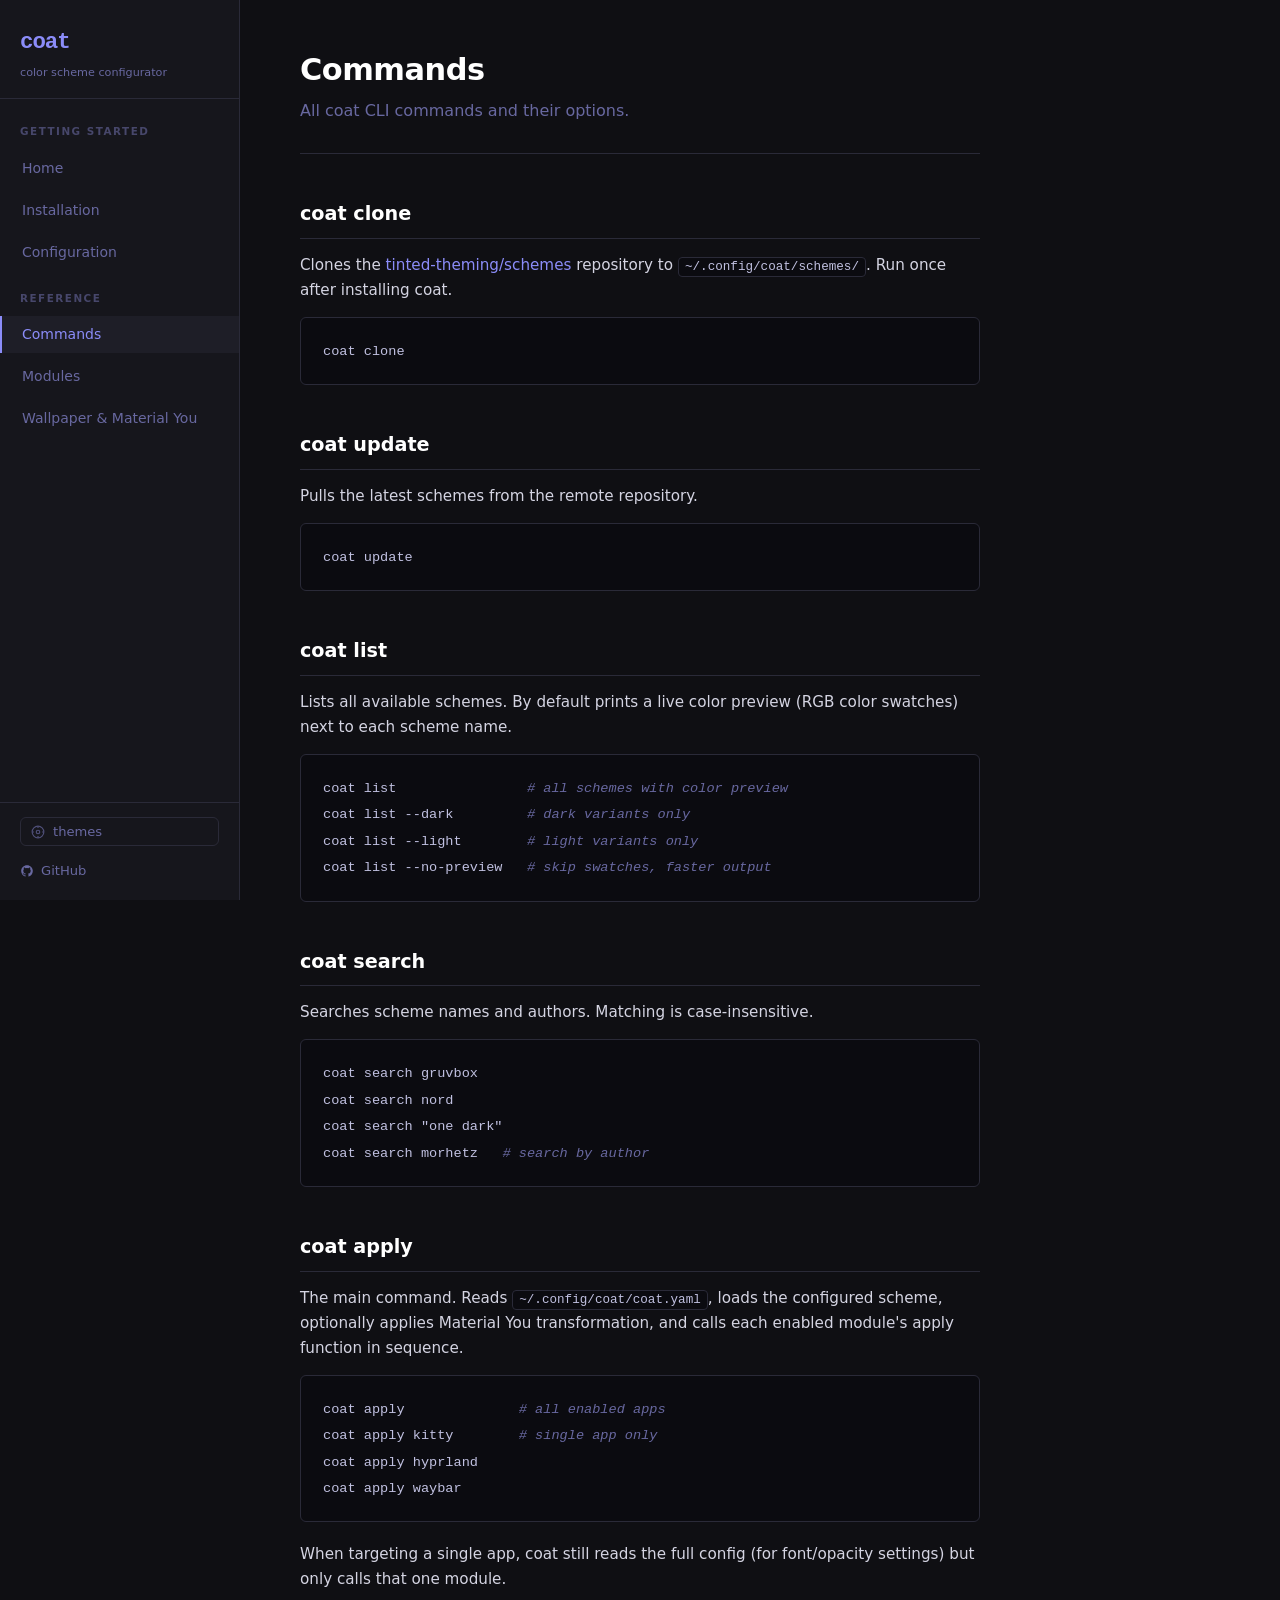
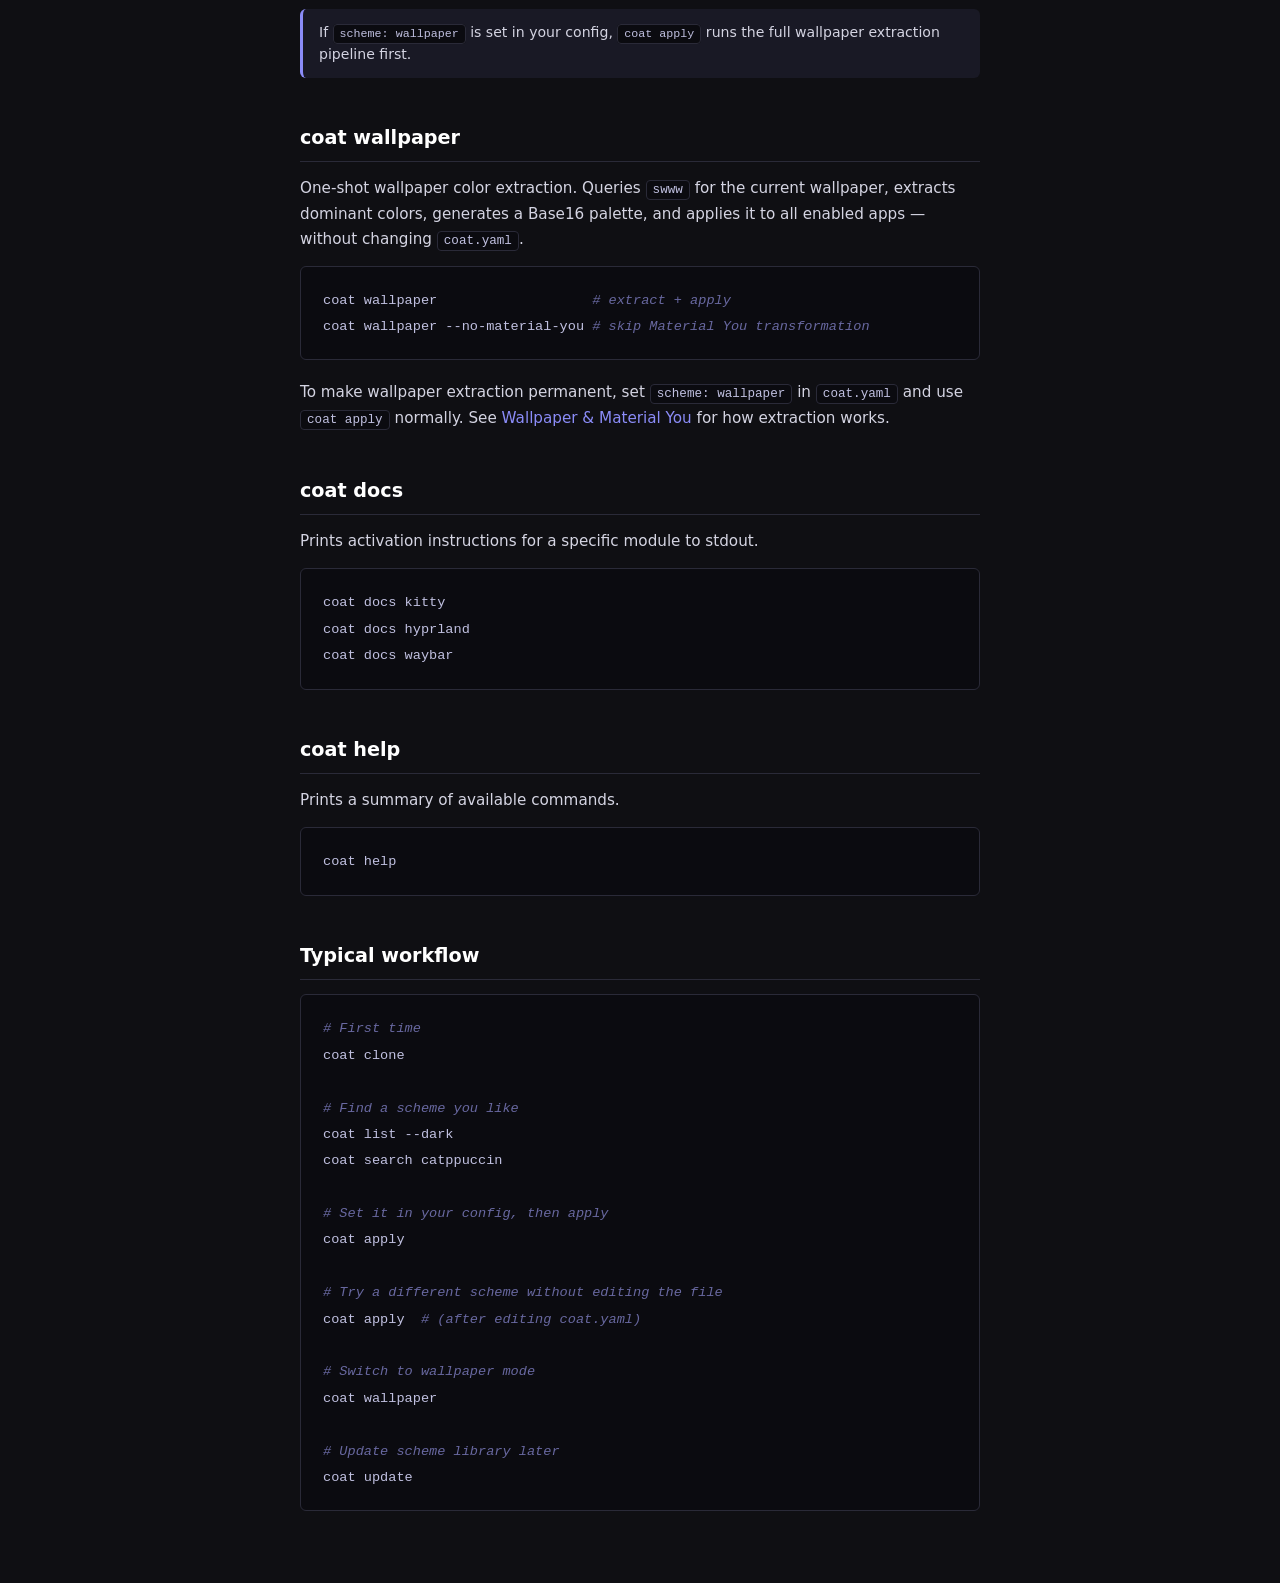
==== docs/commands.html @ c046cb57 "add docs site and expand USAGE.md coverage - docs/: static GitHub Pages site with interactive Base16" ====
<!DOCTYPE html>
<html lang="en">
<head>
  <meta charset="UTF-8">
  <meta name="viewport" content="width=device-width, initial-scale=1.0">
  <title>Commands — coat</title>
  <link rel="stylesheet" href="style.css">
</head>
<body>

<aside class="sidebar">
  <div class="sidebar-logo">
    <a href="index.html">coat</a>
    <span>color scheme configurator</span>
  </div>
  <nav>
    <ul>
      <li class="nav-section">Getting started</li>
      <li><a href="index.html">Home</a></li>
      <li><a href="installation.html">Installation</a></li>
      <li><a href="configuration.html">Configuration</a></li>
      <li class="nav-section">Reference</li>
      <li><a href="commands.html" class="active">Commands</a></li>
      <li><a href="modules.html">Modules</a></li>
      <li><a href="wallpaper.html">Wallpaper &amp; Material You</a></li>
    </ul>
  </nav>
  <div class="sidebar-footer">
    <button class="theme-btn" onclick="openThemePicker()">
      <svg class="theme-btn-icon" viewBox="0 0 24 24" fill="none" stroke="currentColor" stroke-width="2">
        <circle cx="12" cy="12" r="10"/><circle cx="12" cy="12" r="3"/>
        <path d="M12 2v3M12 19v3M2 12h3M19 12h3"/>
      </svg>
      themes
    </button>
    <a href="https://github.com/jeebuscrossaint/coat" target="_blank" rel="noopener">
      <svg width="14" height="14" viewBox="0 0 24 24" fill="currentColor">
        <path d="M12 2C6.477 2 2 6.477 2 12c0 4.418 2.865 8.166 6.839 9.489.5.092.682-.217.682-.482 0-.237-.008-.866-.013-1.7-2.782.603-3.369-1.342-3.369-1.342-.454-1.155-1.11-1.462-1.11-1.462-.908-.62.069-.608.069-.608 1.003.07 1.531 1.03 1.531 1.03.892 1.529 2.341 1.087 2.91.832.092-.647.35-1.088.636-1.338-2.22-.253-4.555-1.11-4.555-4.943 0-1.091.39-1.984 1.029-2.683-.103-.253-.446-1.27.098-2.647 0 0 .84-.269 2.75 1.025A9.578 9.578 0 0112 6.836a9.59 9.59 0 012.504.337c1.909-1.294 2.747-1.025 2.747-1.025.546 1.377.202 2.394.1 2.647.64.699 1.028 1.592 1.028 2.683 0 3.842-2.339 4.687-4.566 4.935.359.309.678.919.678 1.852 0 1.336-.012 2.415-.012 2.743 0 .267.18.578.688.48C19.138 20.163 22 16.418 22 12c0-5.523-4.477-10-10-10z"/>
      </svg>
      GitHub
    </a>
  </div>
</aside>

<main class="content">
  <h1>Commands</h1>
  <p class="page-subtitle">All coat CLI commands and their options.</p>

  <h2>coat clone</h2>
  <p>
    Clones the <a href="https://github.com/tinted-theming/schemes" target="_blank" rel="noopener">tinted-theming/schemes</a>
    repository to <code>~/.config/coat/schemes/</code>. Run once after installing coat.
  </p>
  <pre><code>coat clone</code></pre>

  <h2>coat update</h2>
  <p>Pulls the latest schemes from the remote repository.</p>
  <pre><code>coat update</code></pre>

  <h2>coat list</h2>
  <p>
    Lists all available schemes. By default prints a live color preview (RGB color swatches)
    next to each scheme name.
  </p>
  <pre><code>coat list                <span class="cm"># all schemes with color preview</span>
coat list --dark         <span class="cm"># dark variants only</span>
coat list --light        <span class="cm"># light variants only</span>
coat list --no-preview   <span class="cm"># skip swatches, faster output</span></code></pre>

  <h2>coat search</h2>
  <p>Searches scheme names and authors. Matching is case-insensitive.</p>
  <pre><code>coat search gruvbox
coat search nord
coat search "one dark"
coat search morhetz   <span class="cm"># search by author</span></code></pre>

  <h2>coat apply</h2>
  <p>
    The main command. Reads <code>~/.config/coat/coat.yaml</code>, loads the configured scheme,
    optionally applies Material You transformation, and calls each enabled module's apply
    function in sequence.
  </p>
  <pre><code>coat apply              <span class="cm"># all enabled apps</span>
coat apply kitty        <span class="cm"># single app only</span>
coat apply hyprland
coat apply waybar</code></pre>

  <p>
    When targeting a single app, coat still reads the full config (for font/opacity settings)
    but only calls that one module.
  </p>
  <div class="note">
    If <code>scheme: wallpaper</code> is set in your config, <code>coat apply</code> runs
    the full wallpaper extraction pipeline first.
  </div>

  <h2>coat wallpaper</h2>
  <p>
    One-shot wallpaper color extraction. Queries <code>swww</code> for the current wallpaper,
    extracts dominant colors, generates a Base16 palette, and applies it to all enabled apps —
    without changing <code>coat.yaml</code>.
  </p>
  <pre><code>coat wallpaper                   <span class="cm"># extract + apply</span>
coat wallpaper --no-material-you <span class="cm"># skip Material You transformation</span></code></pre>

  <p>
    To make wallpaper extraction permanent, set <code>scheme: wallpaper</code> in
    <code>coat.yaml</code> and use <code>coat apply</code> normally.
    See <a href="wallpaper.html">Wallpaper &amp; Material You</a> for how extraction works.
  </p>

  <h2>coat docs</h2>
  <p>Prints activation instructions for a specific module to stdout.</p>
  <pre><code>coat docs kitty
coat docs hyprland
coat docs waybar</code></pre>

  <h2>coat help</h2>
  <p>Prints a summary of available commands.</p>
  <pre><code>coat help</code></pre>

  <h2>Typical workflow</h2>
  <pre><code><span class="cm"># First time</span>
coat clone

<span class="cm"># Find a scheme you like</span>
coat list --dark
coat search catppuccin

<span class="cm"># Set it in your config, then apply</span>
coat apply

<span class="cm"># Try a different scheme without editing the file</span>
coat apply  <span class="cm"># (after editing coat.yaml)</span>

<span class="cm"># Switch to wallpaper mode</span>
coat wallpaper

<span class="cm"># Update scheme library later</span>
coat update</code></pre>
</main>

<script src="themes.js"></script>
</body>
</html>
---- docs/style.css ----
*, *::before, *::after { box-sizing: border-box; margin: 0; padding: 0; }

:root {
  --bg:        #0f0f13;
  --surface:   #16161c;
  --surface2:  #1e1e27;
  --border:    #2a2a38;
  --text:      #d4d4e2;
  --muted:     #6868a0;
  --accent:    #8b8cf8;
  --accent-dim:#3a3b7a;
  --green:     #6ef0a0;
  --red:       #f87171;
  --yellow:    #f0c060;
  --code-bg:   #0b0b10;
  --sidebar-w: 240px;
  --radius:    6px;
  --font:      system-ui, -apple-system, "Segoe UI", sans-serif;
  --mono:      "JetBrains Mono", "Fira Code", "Cascadia Code", ui-monospace, monospace;
}

html { font-size: 16px; scroll-behavior: smooth; }

body {
  background: var(--bg);
  color: var(--text);
  font-family: var(--font);
  line-height: 1.65;
  display: flex;
  min-height: 100vh;
}

/* ── Sidebar ───────────────────────────────────────── */
.sidebar {
  width: var(--sidebar-w);
  min-height: 100vh;
  background: var(--surface);
  border-right: 1px solid var(--border);
  display: flex;
  flex-direction: column;
  position: fixed;
  top: 0; left: 0;
  overflow-y: auto;
  z-index: 100;
}

.sidebar-logo {
  padding: 24px 20px 16px;
  border-bottom: 1px solid var(--border);
  flex-shrink: 0;
}

.sidebar-logo a {
  font-size: 1.4rem;
  font-weight: 700;
  color: var(--accent);
  text-decoration: none;
  letter-spacing: -1px;
  font-family: var(--mono);
}

.sidebar-logo span {
  display: block;
  font-size: 0.7rem;
  color: var(--muted);
  font-weight: 400;
  margin-top: 3px;
}

nav { flex: 1; }

nav ul { list-style: none; padding: 10px 0; }

nav ul .nav-section {
  padding: 14px 20px 4px;
  font-size: 0.65rem;
  font-weight: 700;
  text-transform: uppercase;
  letter-spacing: 1.5px;
  color: var(--muted);
  opacity: 0.6;
}

nav ul li a {
  display: block;
  padding: 7px 20px;
  color: var(--muted);
  text-decoration: none;
  font-size: 0.875rem;
  border-left: 2px solid transparent;
  transition: color .12s, border-color .12s, background .12s;
}

nav ul li a:hover {
  color: var(--text);
  background: var(--surface2);
  border-left-color: var(--accent-dim);
}

nav ul li a.active {
  color: var(--accent);
  background: var(--surface2);
  border-left-color: var(--accent);
}

.sidebar-footer {
  padding: 14px 20px;
  border-top: 1px solid var(--border);
  flex-shrink: 0;
}

.theme-btn {
  display: flex;
  align-items: center;
  gap: 8px;
  width: 100%;
  padding: 7px 0;
  background: none;
  border: 1px solid var(--border);
  border-radius: var(--radius);
  color: var(--muted);
  font-size: 0.82rem;
  cursor: pointer;
  text-align: left;
  font-family: var(--font);
  padding: 6px 10px;
  margin-bottom: 10px;
  transition: color .12s, border-color .12s, background .12s;
}

.theme-btn:hover {
  color: var(--text);
  border-color: var(--accent-dim);
  background: var(--surface2);
}

.theme-btn-icon {
  width: 14px; height: 14px;
  opacity: 0.7;
  flex-shrink: 0;
}

.sidebar-footer a {
  display: flex;
  align-items: center;
  gap: 7px;
  color: var(--muted);
  text-decoration: none;
  font-size: 0.82rem;
  padding: 4px 0;
  transition: color .12s;
}

.sidebar-footer a:hover { color: var(--text); }

/* ── Content ───────────────────────────────────────── */
.content {
  margin-left: var(--sidebar-w);
  flex: 1;
  max-width: 800px;
  padding: 52px 60px;
}

/* ── Typography ────────────────────────────────────── */
h1 {
  font-size: 1.9rem;
  font-weight: 700;
  letter-spacing: -0.5px;
  color: #fff;
  margin-bottom: 10px;
  line-height: 1.2;
}

.page-subtitle {
  color: var(--muted);
  font-size: 1rem;
  margin-bottom: 40px;
  padding-bottom: 28px;
  border-bottom: 1px solid var(--border);
}

h2 {
  font-size: 1.2rem;
  font-weight: 600;
  color: #fff;
  margin: 44px 0 14px;
  padding-bottom: 8px;
  border-bottom: 1px solid var(--border);
}

h3 {
  font-size: 1rem;
  font-weight: 600;
  color: var(--text);
  margin: 28px 0 8px;
}

p { margin-bottom: 14px; font-size: 0.95rem; }
p:last-child { margin-bottom: 0; }

a { color: var(--accent); text-decoration: none; }
a:hover { text-decoration: underline; }

strong { color: #fff; font-weight: 600; }
em { color: var(--text); font-style: italic; }

ul, ol { padding-left: 22px; margin-bottom: 16px; font-size: 0.95rem; }
li { margin-bottom: 5px; }

hr { border: none; border-top: 1px solid var(--border); margin: 40px 0; }

/* ── Code ──────────────────────────────────────────── */
code {
  font-family: var(--mono);
  font-size: 0.83em;
  background: var(--code-bg);
  color: #c0c0e0;
  padding: 2px 6px;
  border-radius: 4px;
  border: 1px solid var(--border);
}

pre {
  background: var(--code-bg);
  border: 1px solid var(--border);
  border-radius: var(--radius);
  padding: 20px 22px;
  overflow-x: auto;
  margin-bottom: 20px;
}

pre code {
  background: none;
  border: none;
  padding: 0;
  font-size: 0.85rem;
  line-height: 1.75;
  color: #c0c0e0;
}

/* Simple syntax hints via class */
.kw  { color: var(--accent); }
.str { color: var(--green); }
.cm  { color: var(--muted); font-style: italic; }
.nm  { color: var(--yellow); }
.op  { color: var(--red); }

/* ── Tables ────────────────────────────────────────── */
.table-wrap { overflow-x: auto; margin-bottom: 20px; }

table { width: 100%; border-collapse: collapse; font-size: 0.88rem; }

th {
  text-align: left;
  padding: 8px 14px;
  background: var(--surface);
  color: var(--muted);
  font-size: 0.72rem;
  text-transform: uppercase;
  letter-spacing: 0.8px;
  font-weight: 600;
  border-bottom: 1px solid var(--border);
}

td {
  padding: 9px 14px;
  border-bottom: 1px solid var(--border);
  vertical-align: top;
}

td code { font-size: 0.82em; }

tr:last-child td { border-bottom: none; }
tbody tr:hover td { background: var(--surface); }

/* ── Feature list ──────────────────────────────────── */
.features {
  list-style: none;
  padding: 0;
  margin-bottom: 36px;
}

.features li {
  display: flex;
  gap: 12px;
  padding: 10px 0;
  border-bottom: 1px solid var(--border);
  font-size: 0.93rem;
}

.features li:last-child { border-bottom: none; }

.features .feat-icon {
  color: var(--accent);
  font-size: 0.8rem;
  margin-top: 3px;
  flex-shrink: 0;
  font-family: var(--mono);
}

.features .feat-text strong {
  display: block;
  margin-bottom: 2px;
}

.features .feat-text span { color: var(--muted); font-size: 0.88rem; }

/* ── Quick start box ───────────────────────────────── */
.quick-start {
  background: var(--surface);
  border: 1px solid var(--border);
  border-left: 3px solid var(--accent);
  border-radius: var(--radius);
  padding: 22px 24px;
  margin-bottom: 32px;
}

.quick-start h3 {
  margin-top: 0;
  font-size: 0.8rem;
  text-transform: uppercase;
  letter-spacing: 1px;
  color: var(--accent);
  margin-bottom: 14px;
}

.quick-start pre { margin: 0; background: var(--code-bg); }

/* ── Callouts ──────────────────────────────────────── */
.note, .warn, .tip {
  padding: 12px 16px;
  border-radius: var(--radius);
  font-size: 0.88rem;
  margin: 16px 0;
  border-left: 3px solid;
  line-height: 1.6;
}

.note  { background: color-mix(in srgb, var(--accent) 8%, var(--bg)); border-color: var(--accent); color: var(--text); }
.warn  { background: color-mix(in srgb, var(--yellow) 8%, var(--bg)); border-color: var(--yellow); color: var(--text); }
.tip   { background: color-mix(in srgb, var(--green)  8%, var(--bg)); border-color: var(--green);  color: var(--text); }

/* ── Module cards ──────────────────────────────────── */
.module-group { margin-bottom: 36px; }

.module-group h3 {
  font-size: 0.72rem;
  font-weight: 700;
  text-transform: uppercase;
  letter-spacing: 1.5px;
  color: var(--muted);
  margin-bottom: 12px;
  padding-bottom: 6px;
  border-bottom: 1px solid var(--border);
}

.module {
  border: 1px solid var(--border);
  border-radius: var(--radius);
  margin-bottom: 10px;
  overflow: hidden;
}

.module-header {
  background: var(--surface);
  padding: 11px 16px;
  display: flex;
  align-items: baseline;
  gap: 12px;
  cursor: pointer;
  user-select: none;
}

.module-header:hover { background: var(--surface2); }

.module-name {
  font-family: var(--mono);
  font-size: 0.88rem;
  font-weight: 600;
  color: var(--accent);
}

.module-desc {
  font-size: 0.82rem;
  color: var(--muted);
  flex: 1;
}

.module-toggle {
  font-size: 0.7rem;
  color: var(--muted);
  font-family: var(--mono);
  margin-left: auto;
  flex-shrink: 0;
}

.module-body {
  padding: 16px;
  border-top: 1px solid var(--border);
  display: none;
}

.module-body.open { display: block; }

.module-body p  { font-size: 0.88rem; color: var(--muted); margin-bottom: 10px; }
.module-body pre { margin-bottom: 10px; font-size: 0.82rem; }
.module-body ul  { font-size: 0.88rem; color: var(--text); }

/* ── Config reference ──────────────────────────────── */
.config-field {
  border: 1px solid var(--border);
  border-radius: var(--radius);
  margin-bottom: 10px;
  overflow: hidden;
}

.config-field-header {
  background: var(--surface);
  padding: 10px 16px;
  display: flex;
  align-items: baseline;
  gap: 14px;
}

.config-key  { font-family: var(--mono); font-size: 0.88rem; color: var(--accent); font-weight: 600; }
.config-type { font-family: var(--mono); font-size: 0.75rem; color: var(--yellow); }
.config-def  { font-size: 0.78rem; color: var(--muted); margin-left: auto; }

.config-field-body { padding: 12px 16px; border-top: 1px solid var(--border); font-size: 0.88rem; color: var(--muted); }

/* ── Theme picker modal ────────────────────────────── */
#theme-modal {
  display: none;
  position: fixed;
  inset: 0;
  z-index: 1000;
}

#theme-modal.open { display: flex; align-items: center; justify-content: center; }

.theme-modal-backdrop {
  position: absolute;
  inset: 0;
  background: rgba(0,0,0,0.65);
  backdrop-filter: blur(6px);
}

.theme-modal-panel {
  position: relative;
  background: var(--surface);
  border: 1px solid var(--border);
  border-radius: 12px;
  width: min(700px, 92vw);
  max-height: 82vh;
  display: flex;
  flex-direction: column;
  overflow: hidden;
  z-index: 1;
  box-shadow: 0 24px 80px rgba(0,0,0,0.6);
}

.theme-modal-header {
  padding: 16px 20px;
  border-bottom: 1px solid var(--border);
  display: flex;
  justify-content: space-between;
  align-items: center;
  flex-shrink: 0;
}

.theme-modal-header span { font-weight: 600; font-size: 0.9rem; }

.theme-modal-header small {
  color: var(--muted);
  font-size: 0.78rem;
  margin-left: 8px;
  font-weight: 400;
}

.close-btn {
  background: none;
  border: 1px solid var(--border);
  color: var(--muted);
  cursor: pointer;
  font-size: 0.85rem;
  padding: 4px 10px;
  border-radius: 4px;
  font-family: var(--font);
  transition: color .12s, background .12s;
}

.close-btn:hover { color: var(--text); background: var(--surface2); }

.theme-grid {
  display: grid;
  grid-template-columns: repeat(auto-fill, minmax(148px, 1fr));
  gap: 10px;
  padding: 16px;
  overflow-y: auto;
}

.theme-card {
  border: 2px solid transparent;
  border-radius: 9px;
  padding: 12px 12px 10px;
  cursor: pointer;
  transition: transform .15s, box-shadow .15s, border-color .15s;
  outline: none;
}

.theme-card:hover  { transform: translateY(-2px); box-shadow: 0 10px 30px rgba(0,0,0,0.45); }
.theme-card:focus  { box-shadow: 0 0 0 2px var(--accent); }
.theme-card.active { border-color: var(--accent) !important; }

.theme-swatches {
  display: flex;
  gap: 3px;
  margin-bottom: 9px;
}

.swatch {
  flex: 1;
  height: 14px;
  border-radius: 3px;
  display: block;
}

.theme-name {
  font-size: 0.77rem;
  font-weight: 600;
  line-height: 1.3;
  white-space: nowrap;
  overflow: hidden;
  text-overflow: ellipsis;
}

.theme-variant {
  font-size: 0.67rem;
  margin-top: 2px;
  opacity: 0.55;
  font-family: var(--mono);
  text-transform: uppercase;
  letter-spacing: 0.5px;
}

/* ── Responsive ────────────────────────────────────── */
@media (max-width: 720px) {
  .sidebar { position: static; width: 100%; min-height: auto; border-right: none; border-bottom: 1px solid var(--border); }
  body { flex-direction: column; }
  .content { margin-left: 0; padding: 28px 20px; }
  nav ul { display: flex; flex-wrap: wrap; padding: 8px; gap: 2px; }
  nav ul li a { border-left: none; border-radius: 4px; padding: 5px 10px; }
  nav ul li a.active { border-left-color: transparent; }
  nav ul .nav-section { display: none; }
  .sidebar-footer { display: flex; align-items: center; gap: 16px; }
  .theme-btn { width: auto; margin-bottom: 0; }
}
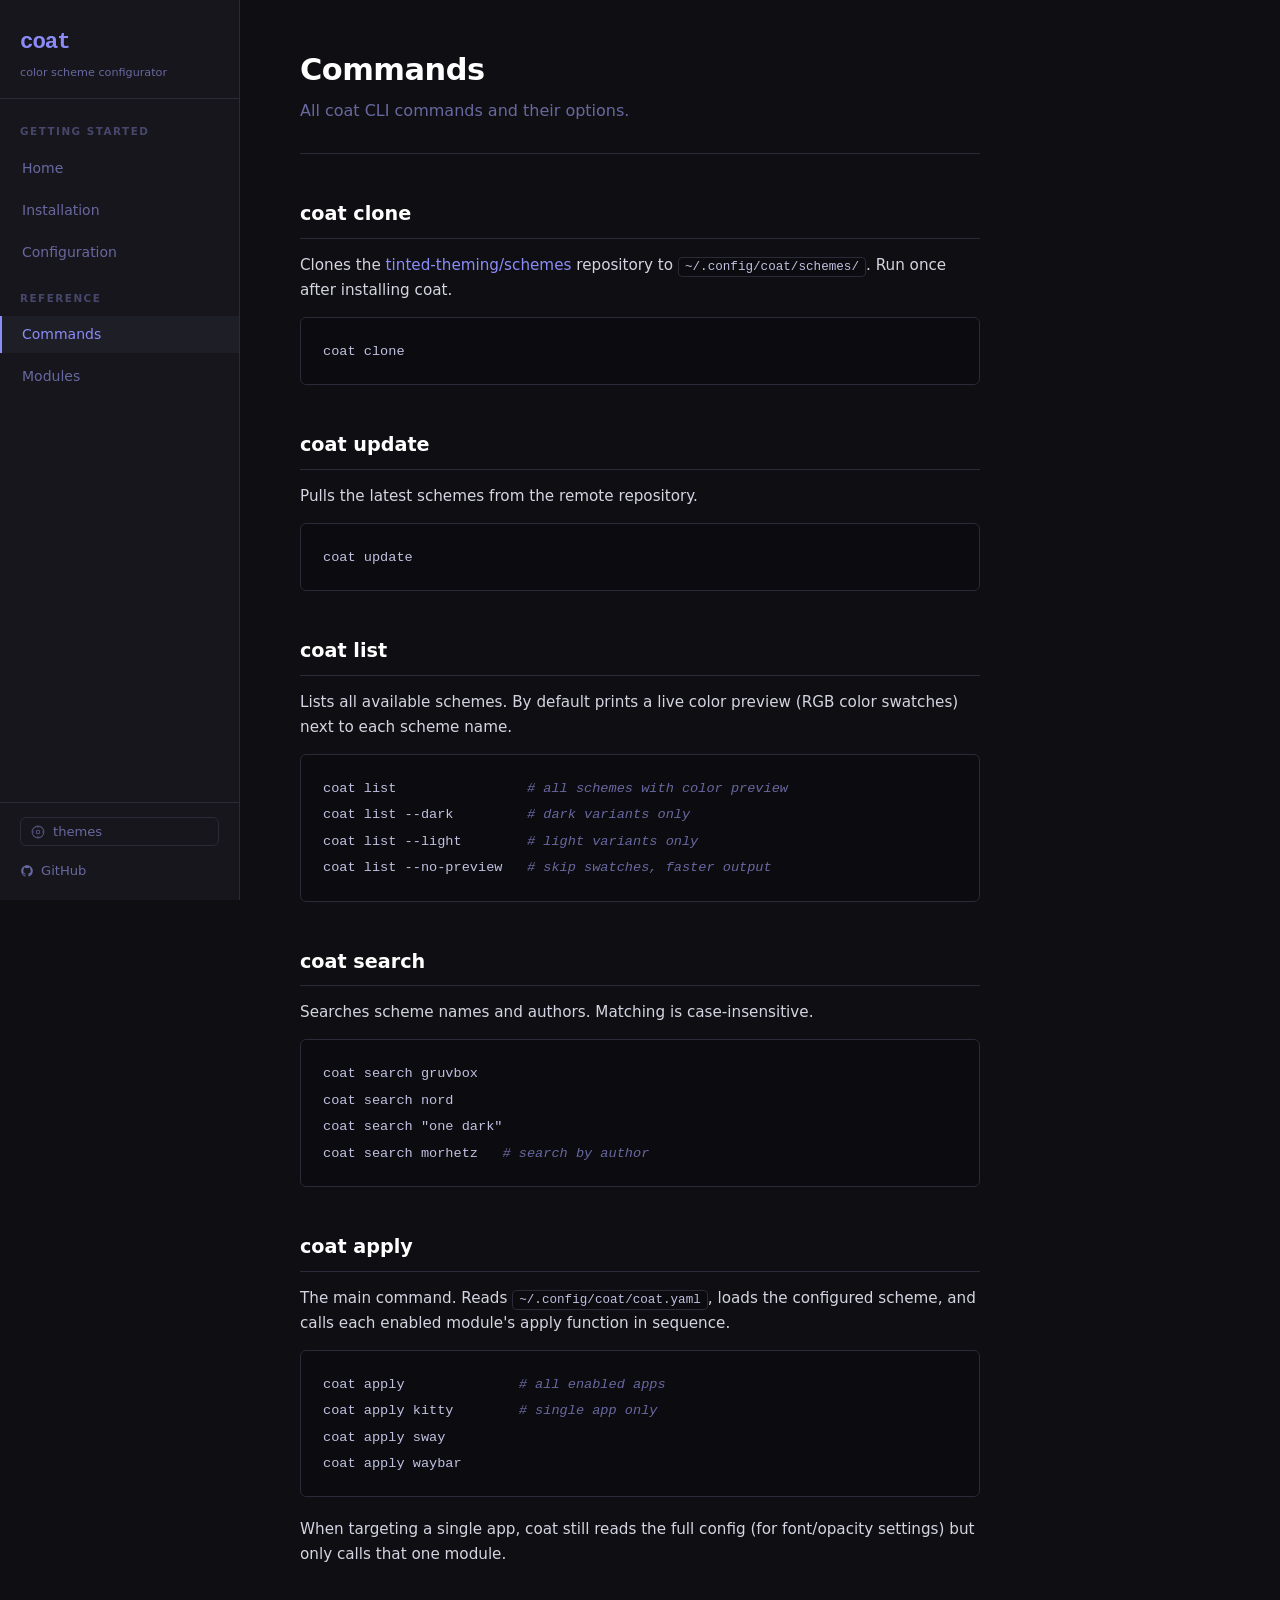
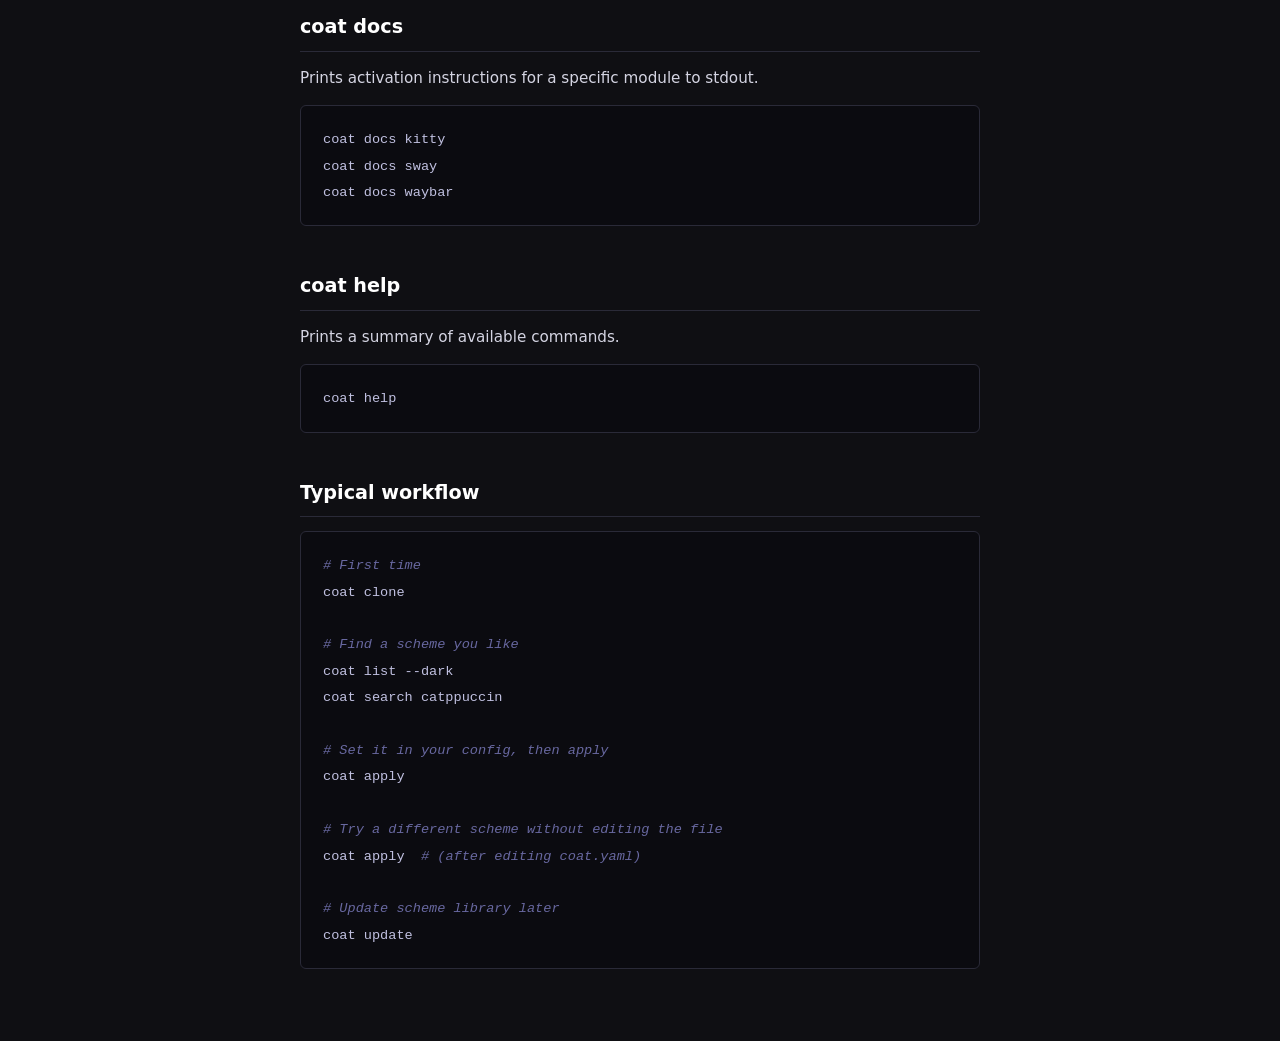
==== commit f07b2079: "remove wallpaper extraction and Material You These features added significant complexity (HCT color " ====
--- a/docs/commands.html
+++ b/docs/commands.html
@@ -22,7 +22,6 @@
       <li class="nav-section">Reference</li>
       <li><a href="commands.html" class="active">Commands</a></li>
       <li><a href="modules.html">Modules</a></li>
-      <li><a href="wallpaper.html">Wallpaper &amp; Material You</a></li>
     </ul>
   </nav>
   <div class="sidebar-footer">
@@ -77,42 +76,22 @@
   <h2>coat apply</h2>
   <p>
     The main command. Reads <code>~/.config/coat/coat.yaml</code>, loads the configured scheme,
-    optionally applies Material You transformation, and calls each enabled module's apply
-    function in sequence.
+    and calls each enabled module's apply function in sequence.
   </p>
   <pre><code>coat apply              <span class="cm"># all enabled apps</span>
 coat apply kitty        <span class="cm"># single app only</span>
-coat apply hyprland
+coat apply sway
 coat apply waybar</code></pre>
 
   <p>
     When targeting a single app, coat still reads the full config (for font/opacity settings)
     but only calls that one module.
   </p>
-  <div class="note">
-    If <code>scheme: wallpaper</code> is set in your config, <code>coat apply</code> runs
-    the full wallpaper extraction pipeline first.
-  </div>
-
-  <h2>coat wallpaper</h2>
-  <p>
-    One-shot wallpaper color extraction. Queries <code>swww</code> for the current wallpaper,
-    extracts dominant colors, generates a Base16 palette, and applies it to all enabled apps —
-    without changing <code>coat.yaml</code>.
-  </p>
-  <pre><code>coat wallpaper                   <span class="cm"># extract + apply</span>
-coat wallpaper --no-material-you <span class="cm"># skip Material You transformation</span></code></pre>
-
-  <p>
-    To make wallpaper extraction permanent, set <code>scheme: wallpaper</code> in
-    <code>coat.yaml</code> and use <code>coat apply</code> normally.
-    See <a href="wallpaper.html">Wallpaper &amp; Material You</a> for how extraction works.
-  </p>
 
   <h2>coat docs</h2>
   <p>Prints activation instructions for a specific module to stdout.</p>
   <pre><code>coat docs kitty
-coat docs hyprland
+coat docs sway
 coat docs waybar</code></pre>
 
   <h2>coat help</h2>
@@ -133,9 +112,6 @@
 <span class="cm"># Try a different scheme without editing the file</span>
 coat apply  <span class="cm"># (after editing coat.yaml)</span>
 
-<span class="cm"># Switch to wallpaper mode</span>
-coat wallpaper
-
 <span class="cm"># Update scheme library later</span>
 coat update</code></pre>
 </main>
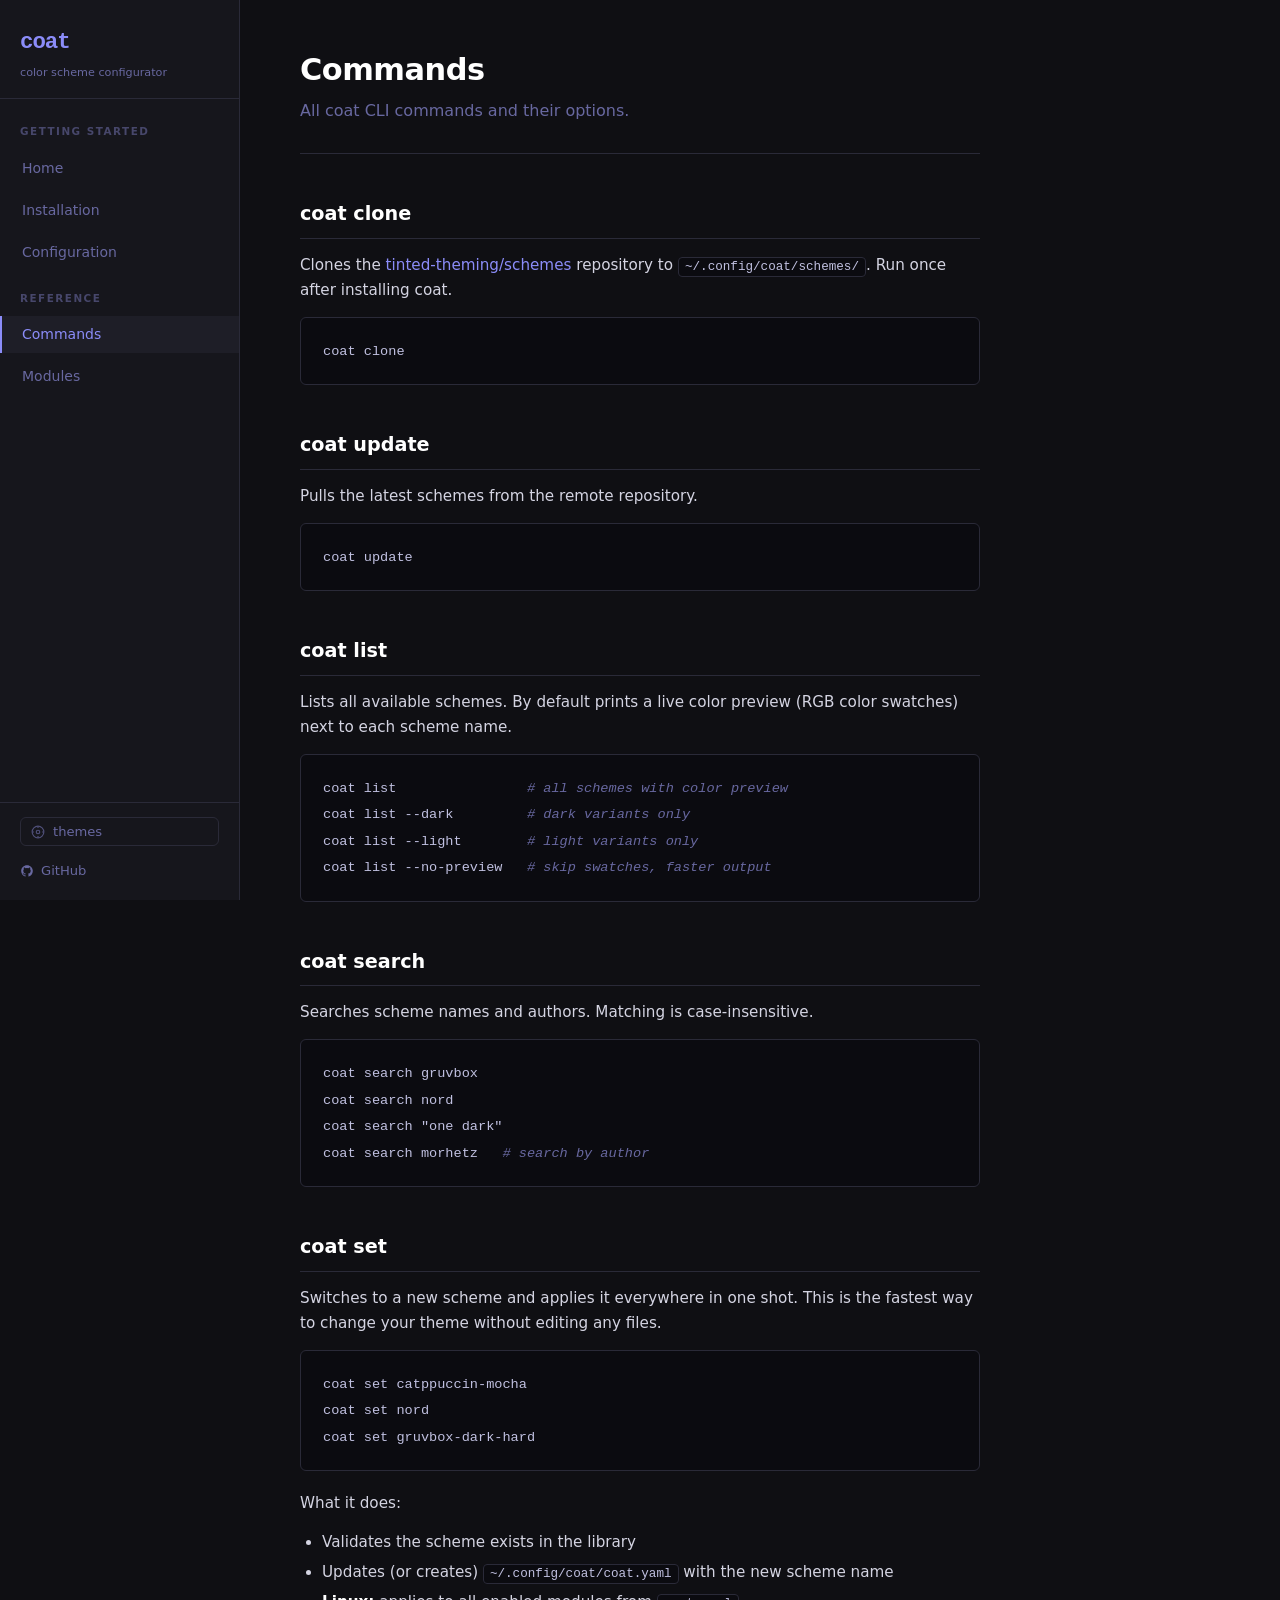
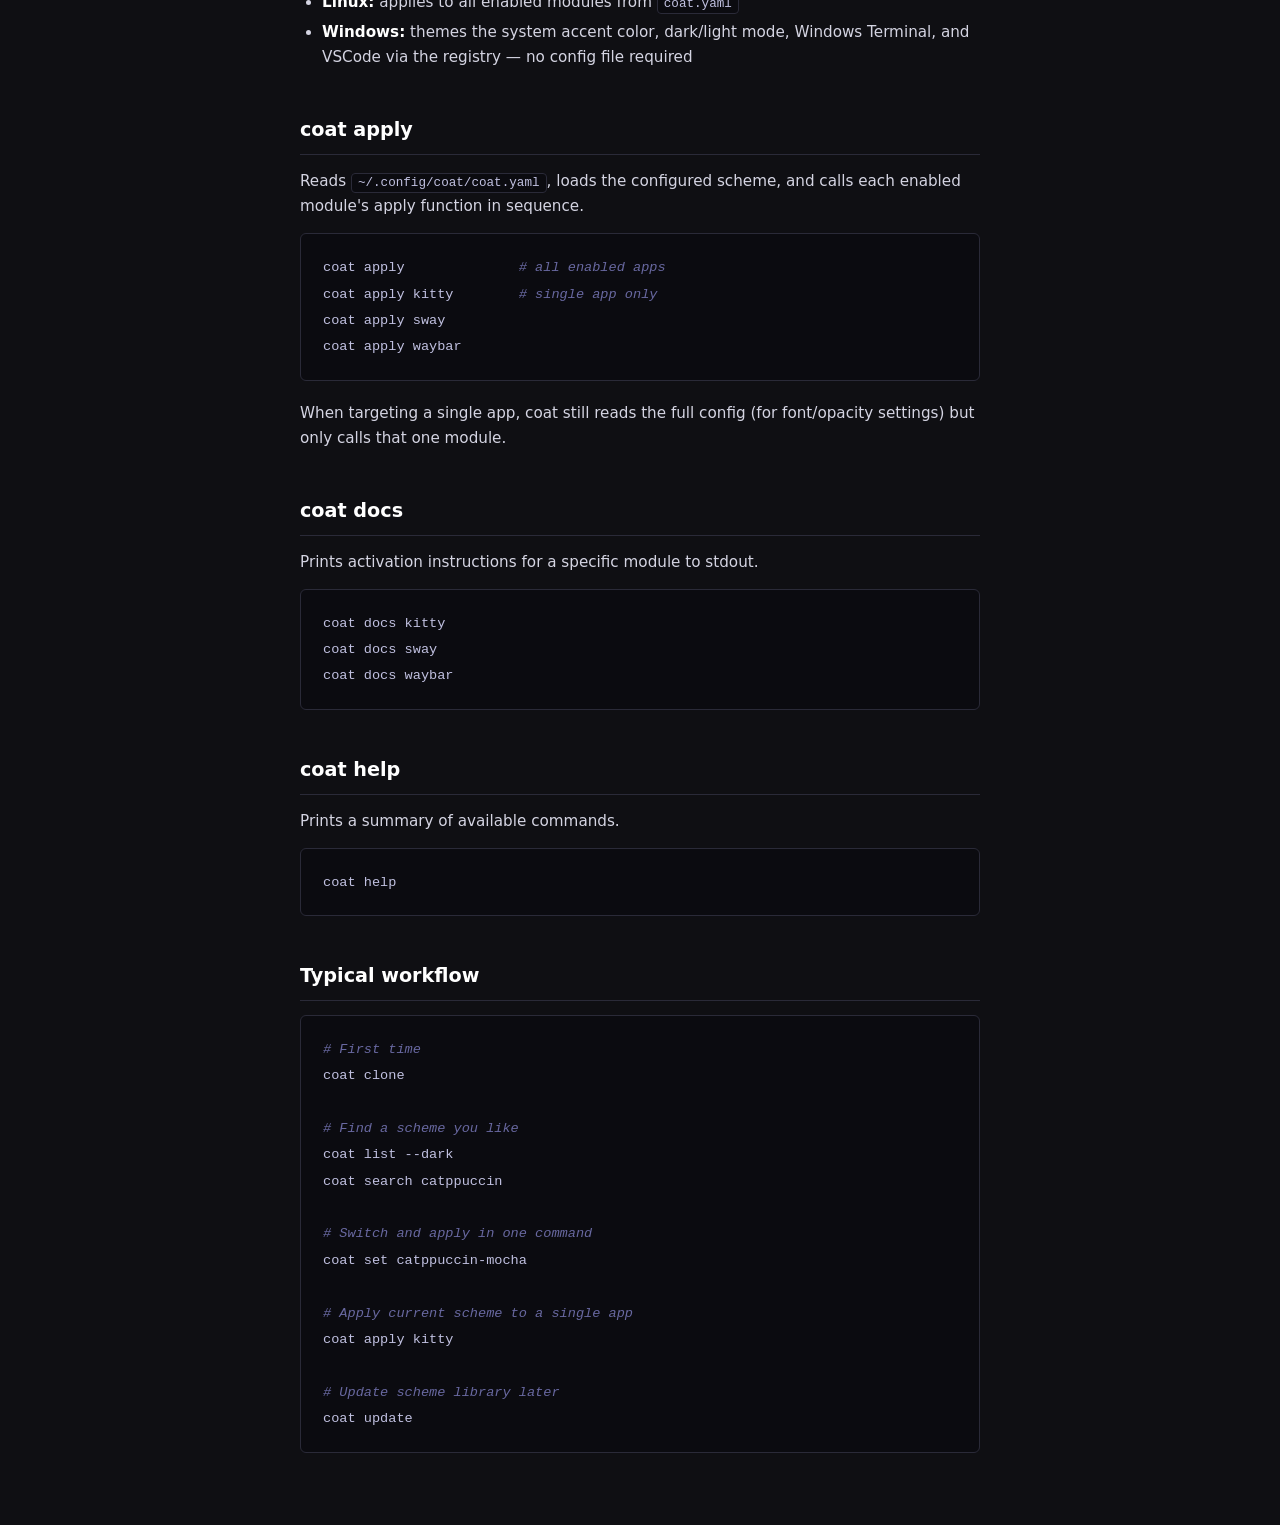
==== commit e36be450: "rewrite in Rust: templates, Windows support, coat set command - Complete rewrite from C to Rust usin" ====
--- a/docs/commands.html
+++ b/docs/commands.html
@@ -73,9 +73,25 @@
 coat search "one dark"
 coat search morhetz   <span class="cm"># search by author</span></code></pre>
 
+  <h2>coat set</h2>
+  <p>
+    Switches to a new scheme and applies it everywhere in one shot. This is the fastest
+    way to change your theme without editing any files.
+  </p>
+  <pre><code>coat set catppuccin-mocha
+coat set nord
+coat set gruvbox-dark-hard</code></pre>
+  <p>What it does:</p>
+  <ul>
+    <li>Validates the scheme exists in the library</li>
+    <li>Updates (or creates) <code>~/.config/coat/coat.yaml</code> with the new scheme name</li>
+    <li><strong>Linux:</strong> applies to all enabled modules from <code>coat.yaml</code></li>
+    <li><strong>Windows:</strong> themes the system accent color, dark/light mode, Windows Terminal, and VSCode via the registry — no config file required</li>
+  </ul>
+
   <h2>coat apply</h2>
   <p>
-    The main command. Reads <code>~/.config/coat/coat.yaml</code>, loads the configured scheme,
+    Reads <code>~/.config/coat/coat.yaml</code>, loads the configured scheme,
     and calls each enabled module's apply function in sequence.
   </p>
   <pre><code>coat apply              <span class="cm"># all enabled apps</span>
@@ -106,11 +122,11 @@
 coat list --dark
 coat search catppuccin
 
-<span class="cm"># Set it in your config, then apply</span>
-coat apply
+<span class="cm"># Switch and apply in one command</span>
+coat set catppuccin-mocha
 
-<span class="cm"># Try a different scheme without editing the file</span>
-coat apply  <span class="cm"># (after editing coat.yaml)</span>
+<span class="cm"># Apply current scheme to a single app</span>
+coat apply kitty
 
 <span class="cm"># Update scheme library later</span>
 coat update</code></pre>
